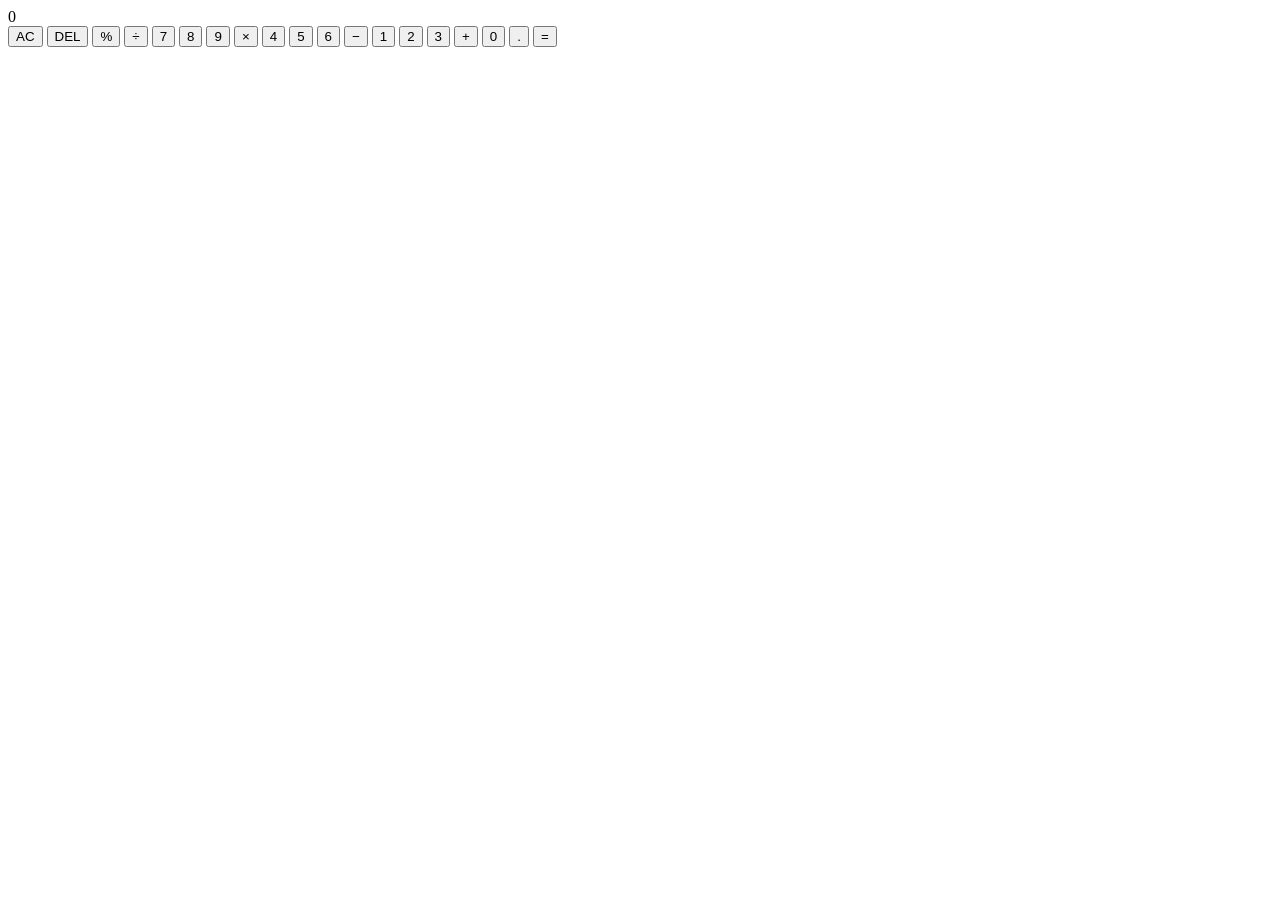
==== WebDev-L2-Calculator/index.html @ 7b0ba887 "html" ====
<!DOCTYPE html>
<html lang="en">
<head>
    <meta charset="UTF-8">
    <meta name="viewport" content="width=device-width, initial-scale=1.0">
    <title>Calculator | OIBSIP Level 2</title>
    <link rel="stylesheet" href="style.css">
</head>

<body>

    <main class="calculator-container">

        <div class="calculator">

            <!-- Calculator Display -->
            <div class="display">
                <div class="previous-operand" id="previousOperand"></div>
                <div class="current-operand" id="currentOperand">0</div>
            </div>

            <!-- Calculator Buttons -->
            <div class="buttons">

                <!-- First Row -->
                <button class="btn action" data-action="clear">AC</button>
                <button class="btn action" data-action="delete">DEL</button>
                <button class="btn operator" data-operation="%">%</button>
                <button class="btn operator" data-operation="÷">÷</button>

                <!-- Second Row -->
                <button class="btn number" data-number="7">7</button>
                <button class="btn number" data-number="8">8</button>
                <button class="btn number" data-number="9">9</button>
                <button class="btn operator" data-operation="×">×</button>

                <!-- Third Row -->
                <button class="btn number" data-number="4">4</button>
                <button class="btn number" data-number="5">5</button>
                <button class="btn number" data-number="6">6</button>
                <button class="btn operator" data-operation="−">−</button>

                <!-- Fourth Row -->
                <button class="btn number" data-number="1">1</button>
                <button class="btn number" data-number="2">2</button>
                <button class="btn number" data-number="3">3</button>
                <button class="btn operator" data-operation="+">+</button>

                <!-- Fifth Row -->
                <button class="btn number zero" data-number="0">0</button>
                <button class="btn number" data-number=".">.</button>
                <button class="btn equals" data-action="equals">=</button>

            </div>

        </div>

    </main>

    <script src="script.js"></script>

</body>
</html>
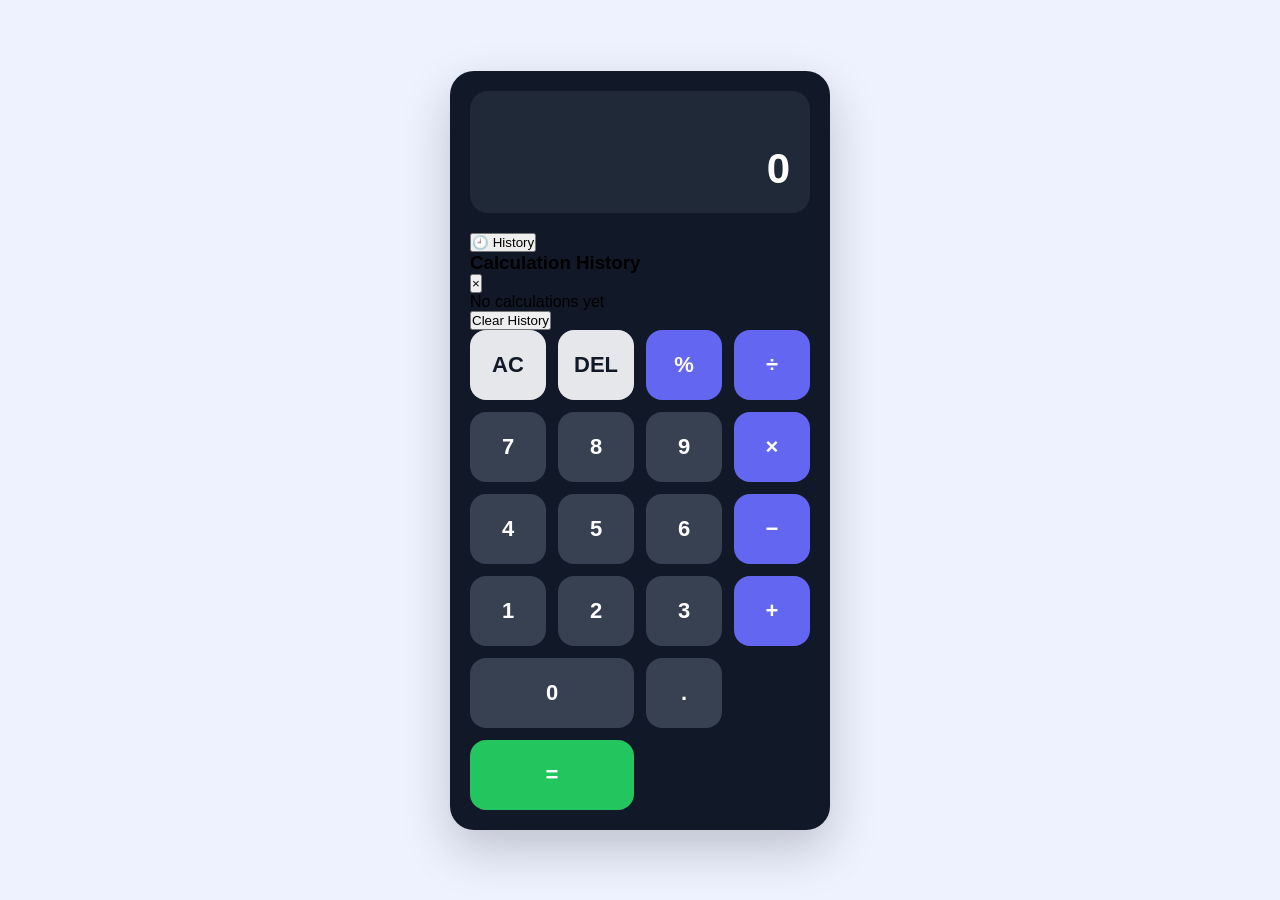
==== commit 947d63a2: "html changes" ====
--- a/WebDev-L2-Calculator/index.html
+++ b/WebDev-L2-Calculator/index.html
@@ -17,6 +17,27 @@
             <div class="display">
                 <div class="previous-operand" id="previousOperand"></div>
                 <div class="current-operand" id="currentOperand">0</div>
+            </div>
+
+            <!-- History Button -->
+            <button class="history-btn" id="historyBtn">
+                🕘 History
+            </button>
+            
+            <!-- History Panel -->
+            <div class="history-panel" id="historyPanel">
+                <div class="history-header">
+                    <h3>Calculation History</h3>
+                    <button id="closeHistory">×</button>
+                </div>
+
+                <div class="history-list" id="historyList">
+                    <p class="empty-history">No calculations yet</p>
+                </div>
+
+                <button class="clear-history" id="clearHistory">
+                    Clear History
+                </button>
             </div>
 
             <!-- Calculator Buttons -->
--- a/WebDev-L2-Calculator/style.css
+++ b/WebDev-L2-Calculator/style.css
@@ -0,0 +1,195 @@
+* {
+    margin: 0;
+    padding: 0;
+    box-sizing: border-box;
+}
+
+body {
+    min-height: 100vh;
+    font-family: Arial, Helvetica, sans-serif;
+    display: flex;
+    justify-content: center;
+    align-items: center;
+    background: #eef2ff;
+}
+
+/* MAIN CONTAINER */
+.calculator-container {
+    width: 100%;
+    min-height: 100vh;
+    display: flex;
+    justify-content: center;
+    align-items: center;
+    padding: 20px;
+}
+
+/* CALCULATOR */
+.calculator {
+    width: 380px;
+    max-width: 100%;
+    padding: 20px;
+    background: #111827;
+    border-radius: 24px;
+    box-shadow: 0 20px 50px rgba(0, 0, 0, 0.2);
+}
+
+/* DISPLAY */
+.display {
+    width: 100%;
+    min-height: 120px;
+    margin-bottom: 20px;
+    padding: 20px;
+    display: flex;
+    flex-direction: column;
+    justify-content: flex-end;
+    align-items: flex-end;
+    background: #1f2937;
+    border-radius: 18px;
+    overflow: hidden;
+}
+
+
+/* PREVIOUS OPERAND */
+.previous-operand {
+    width: 100%;
+    min-height: 28px;
+    color: #9ca3af;
+    font-size: 18px;
+    text-align: right;
+    overflow-wrap: anywhere;
+}
+
+/* CURRENT OPERAND */
+.current-operand {
+    width: 100%;
+    margin-top: 6px;
+    color: #ffffff;
+    font-size: 42px;
+    font-weight: 600;
+    text-align: right;
+    overflow-wrap: anywhere;
+}
+
+/* BUTTON GRID */
+.buttons {
+    display: grid;
+    grid-template-columns: repeat(4, 1fr);
+    gap: 12px;
+}
+
+/* ALL BUTTONS */
+.btn {
+    height: 70px;
+    border: none;
+    border-radius: 16px;
+    font-size: 22px;
+    font-weight: 600;
+    cursor: pointer;
+    transition: transform 0.15s ease, box-shadow 0.15s ease, background 0.15s ease;
+}
+
+.btn:hover {
+    transform: translateY(-2px);
+}
+
+.btn:active {
+    transform: scale(0.95);
+}
+
+/* NUMBER BUTTONS */
+.number {
+    background: #374151;
+    color: #ffffff;
+}
+
+.number:hover {
+    background: #4b5563;
+}
+
+/* OPERATOR BUTTONS */
+.operator {
+    background: #6366f1;
+    color: #ffffff;
+}
+
+.operator:hover {
+    background: #4f46e5;
+}
+
+/* ACTION BUTTONS */
+.action {
+    background: #e5e7eb;
+    color: #111827;
+}
+
+.action:hover {
+    background: #d1d5db;
+}
+
+/* EQUALS BUTTON */
+.equals {
+    grid-column: span 2;
+    background: #22c55e;
+    color: #ffffff;
+}
+
+.equals:hover {
+    background: #16a34a;
+}
+
+/* ZERO BUTTON */
+.zero {
+    grid-column: span 2;
+}
+
+/* ERROR STATE */
+.display.error .current-operand {
+    color: #ef4444;
+    font-size: 24px;
+}
+
+
+/* RESPONSIVE DESIGN */
+@media (max-width: 480px) {
+    .calculator {
+        width: 100%;
+        padding: 15px;
+        border-radius: 20px;
+    }
+
+    .display {
+        min-height: 110px;
+        padding: 16px;
+    }
+
+    .current-operand {
+        font-size: 34px;
+    }
+
+    .previous-operand {
+        font-size: 16px;
+    }
+
+    .buttons {
+        gap: 9px;
+    }
+
+    .btn {
+        height: 62px;
+        border-radius: 14px;
+        font-size: 20px;
+    }
+}
+
+
+/* SMALL SCREENS */
+@media (max-width: 350px) {
+    .btn {
+        height: 55px;
+        font-size: 18px;
+    }
+
+    .current-operand {
+        font-size: 28px;
+    }
+}
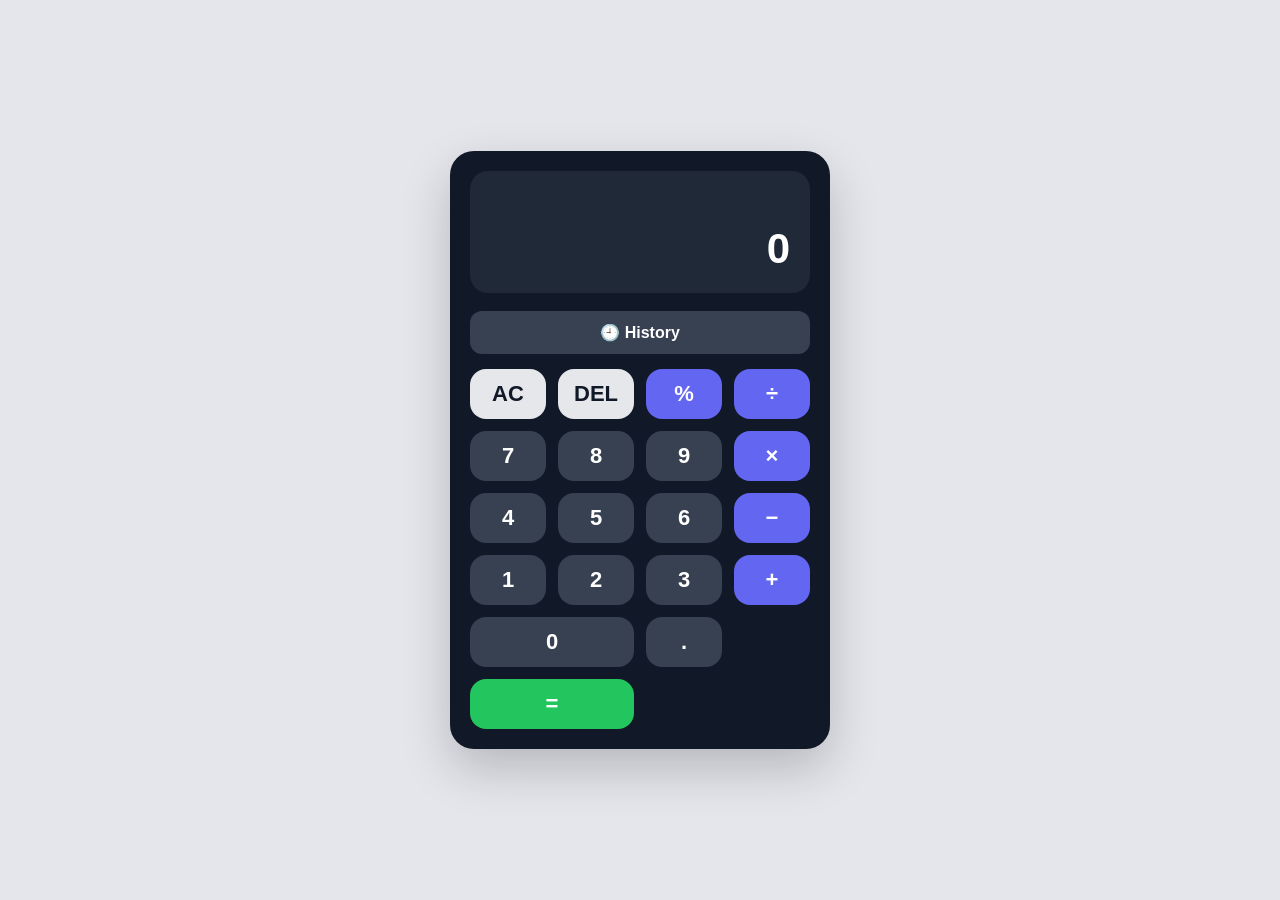
==== commit eac6e45b: "logo added" ====
--- a/WebDev-L2-Calculator/index.html
+++ b/WebDev-L2-Calculator/index.html
@@ -3,6 +3,7 @@
 <head>
     <meta charset="UTF-8">
     <meta name="viewport" content="width=device-width, initial-scale=1.0">
+    <link rel="icon" type="image/png" href="assets/logo.png">
     <title>Calculator | OIBSIP Level 2</title>
     <link rel="stylesheet" href="style.css">
 </head>
--- a/WebDev-L2-Calculator/style.css
+++ b/WebDev-L2-Calculator/style.css
@@ -10,7 +10,7 @@
     display: flex;
     justify-content: center;
     align-items: center;
-    background: #eef2ff;
+    background: #e4e6ec;
 }
 
 /* MAIN CONTAINER */
@@ -37,7 +37,7 @@
 .display {
     width: 100%;
     min-height: 120px;
-    margin-bottom: 20px;
+    margin-bottom: 18px;
     padding: 20px;
     display: flex;
     flex-direction: column;
@@ -67,8 +67,130 @@
     font-size: 42px;
     font-weight: 600;
     text-align: right;
-    overflow-wrap: anywhere;
-}
+    overflow-x: auto;
+    white-space: nowrap;
+    scrollbar-width: none;
+}
+
+.current-operand::-webkit-scrollbar {
+    display: none;
+}
+
+
+/* HISTORY BUTTON */
+.history-btn {
+    width: 100%;
+    margin-bottom: 15px;
+    padding: 12px;
+
+    border: none;
+    border-radius: 12px;
+
+    background: #374151;
+    color: #ffffff;
+
+    font-size: 16px;
+    font-weight: 600;
+
+    cursor: pointer;
+    transition: 0.2s ease;
+}
+
+.history-btn:hover {
+    background: #4b5563;
+}
+
+/* HISTORY PANEL */
+.history-panel {
+    display: none;
+
+    margin-bottom: 15px;
+    padding: 16px;
+
+    background: #1f2937;
+    border-radius: 16px;
+
+    color: #ffffff;
+}
+
+.history-panel.active {
+    display: block;
+}
+
+/* HISTORY HEADER */
+.history-header {
+    display: flex;
+    justify-content: space-between;
+    align-items: center;
+
+    margin-bottom: 15px;
+}
+
+.history-header h3 {
+    font-size: 18px;
+}
+
+.history-header button {
+    width: 30px;
+    height: 30px;
+
+    border: none;
+    border-radius: 8px;
+
+    background: #374151;
+    color: #ffffff;
+
+    font-size: 20px;
+    cursor: pointer;
+}
+
+/* HISTORY LIST */
+.history-list {
+    max-height: 220px;
+    overflow-y: auto;
+}
+
+.history-item {
+    padding: 10px 0;
+
+    border-bottom: 1px solid #374151;
+
+    font-size: 15px;
+    color: #d1d5db;
+}
+
+.history-item:last-child {
+    border-bottom: none;
+}
+
+.empty-history {
+    color: #9ca3af;
+    text-align: center;
+    padding: 15px 0;
+}
+
+/* CLEAR HISTORY */
+.clear-history {
+    width: 100%;
+    margin-top: 15px;
+    padding: 10px;
+
+    border: none;
+    border-radius: 10px;
+
+    background: #ef4444;
+    color: #ffffff;
+
+    font-size: 14px;
+    font-weight: 600;
+
+    cursor: pointer;
+}
+
+.clear-history:hover {
+    background: #dc2626;
+}
+
 
 /* BUTTON GRID */
 .buttons {
@@ -79,7 +201,7 @@
 
 /* ALL BUTTONS */
 .btn {
-    height: 70px;
+    height: 50px;
     border: none;
     border-radius: 16px;
     font-size: 22px;
@@ -144,7 +266,7 @@
 
 /* ERROR STATE */
 .display.error .current-operand {
-    color: #ef4444;
+    color: #cd2222;
     font-size: 24px;
 }
 
